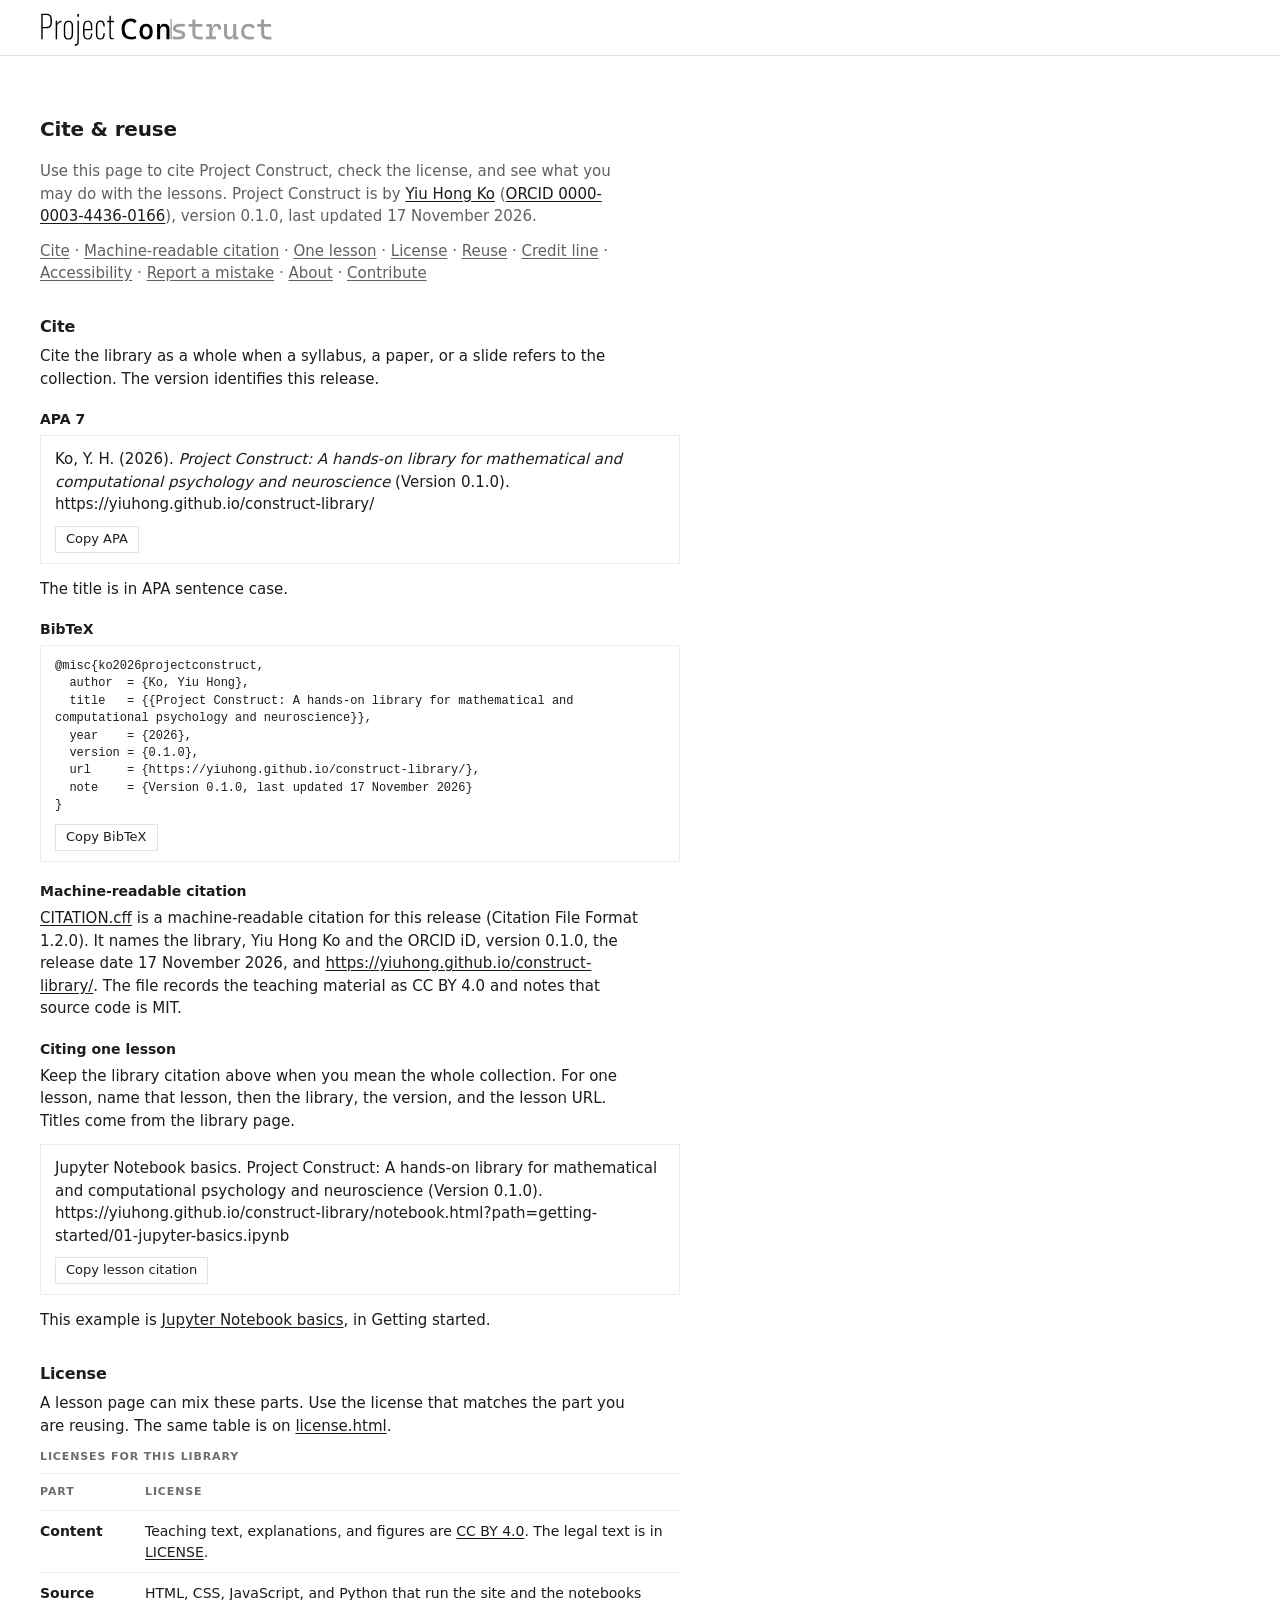
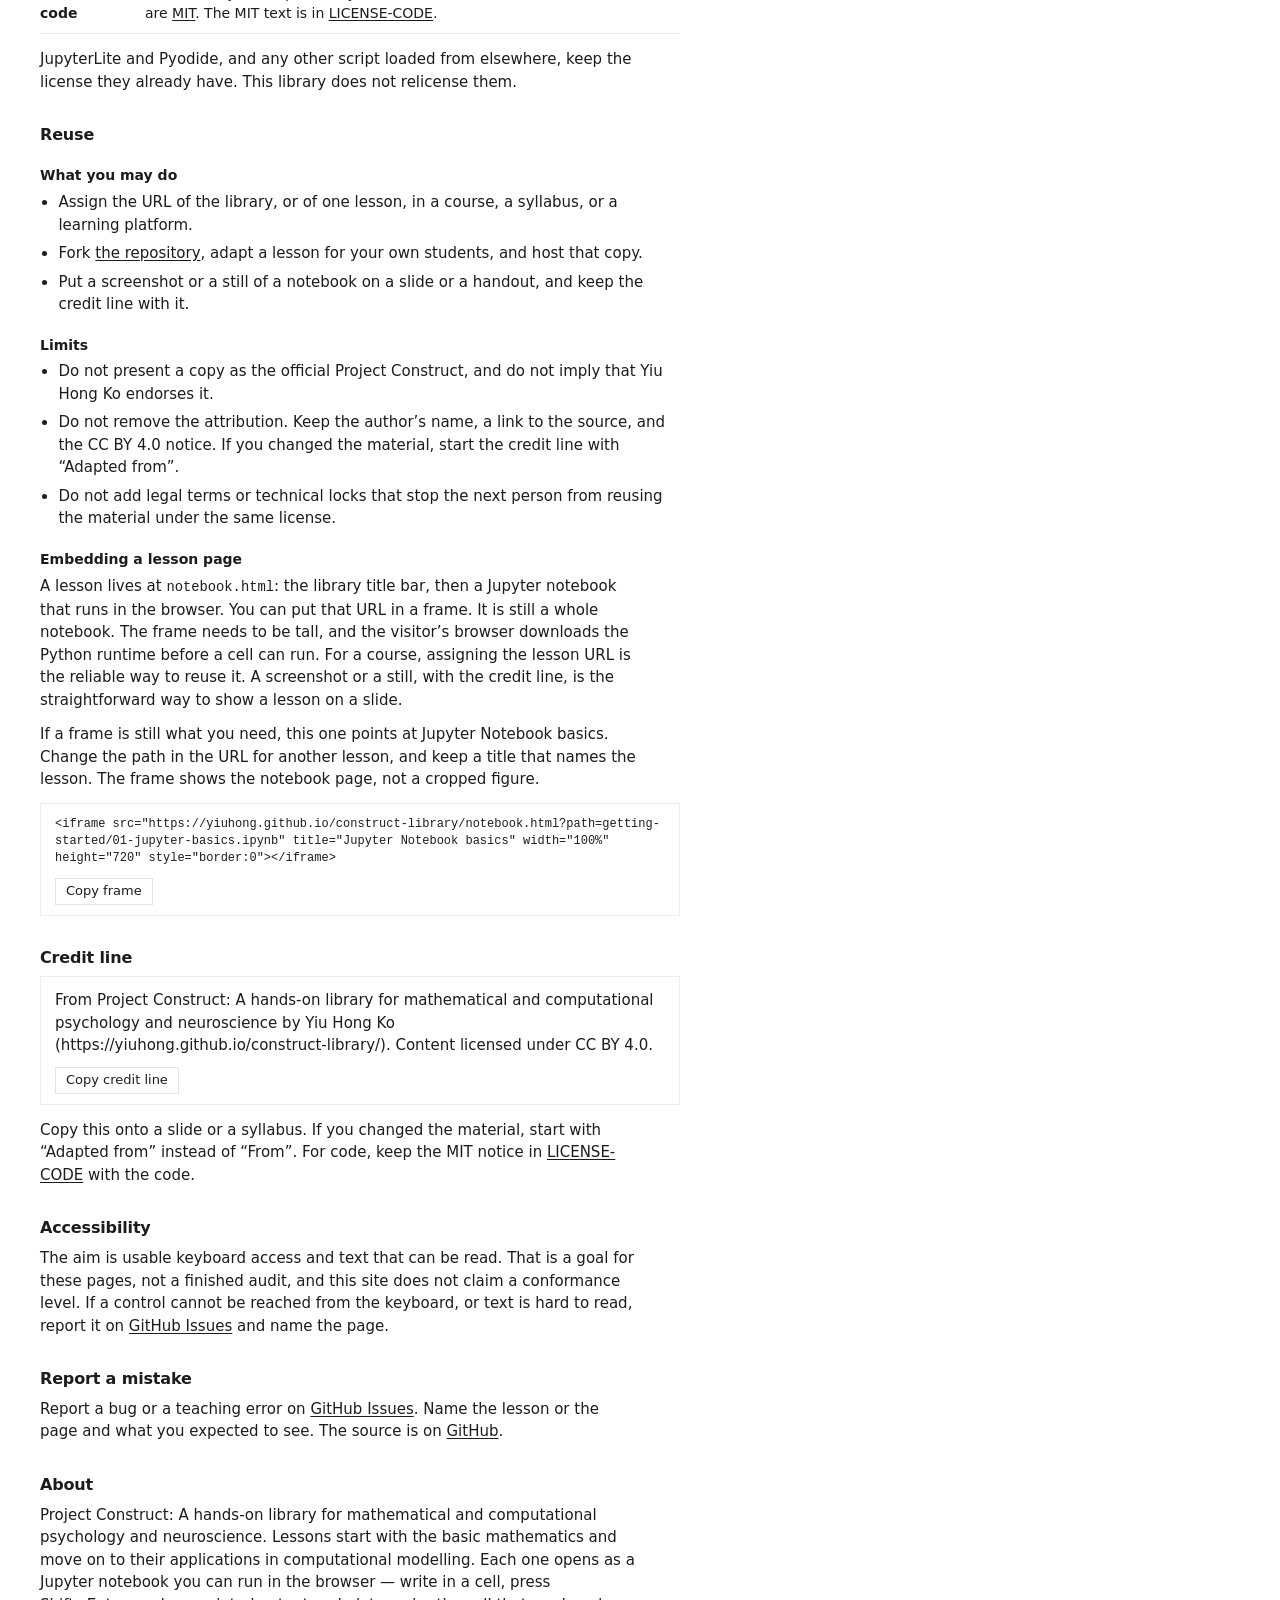
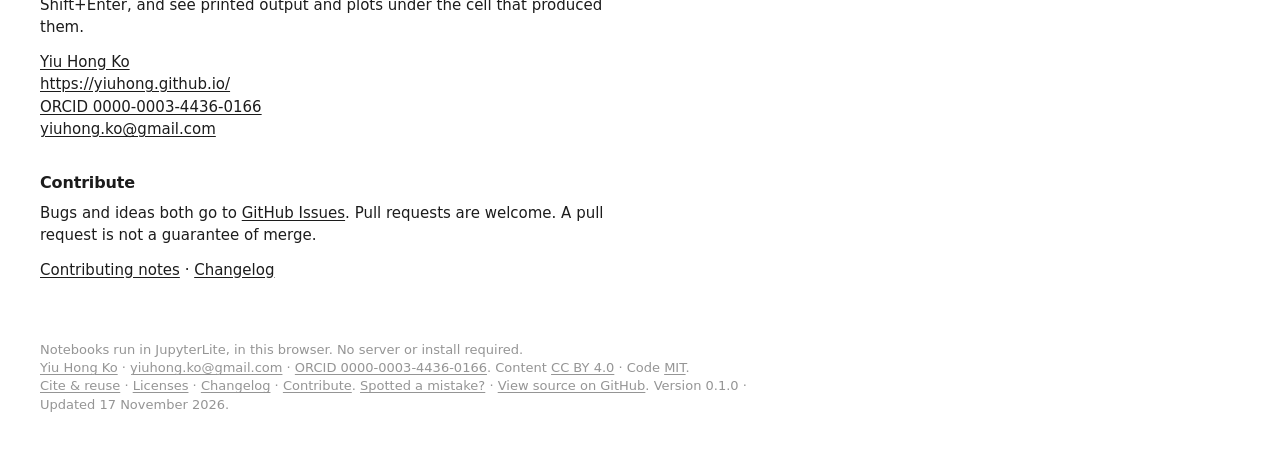
==== cite.html @ 89b8f147 "Add citation, licenses, and a site footer Version 0.1.0 is the first versioned release. The reposito" ====
<!DOCTYPE html>
<html lang="en">
<head>
  <meta charset="utf-8">
  <meta name="viewport" content="width=device-width, initial-scale=1">
  <title>Cite &amp; reuse · Project Construct</title>
  <meta name="description" content="Cite and reuse Project Construct by Yiu Hong Ko: APA 7, BibTeX, CC BY 4.0, and a credit line.">
  <link rel="canonical" href="https://yiuhong.github.io/construct-library/cite.html">
  <link rel="stylesheet" href="css/site.css">
</head>
<body class="library">
  <header class="topbar">
    <a class="wordmark-link" href="./">
      <img class="wordmark" src="assets/project-construct-wordmark.svg" alt="Project Construct" height="40">
    </a>
  </header>
  <main class="library-main doc">
    <h1>Cite &amp; reuse</h1>
    <p class="lede">Use this page to cite Project Construct, check the license, and see what you may do with the lessons. Project Construct is by <a rel="author noopener noreferrer" href="https://yiuhong.github.io/" target="_blank">Yiu Hong Ko</a> (<a href="https://orcid.org/0000-0003-4436-0166" aria-label="ORCID iD 0000-0003-4436-0166">ORCID 0000-0003-4436-0166</a>), version <span data-site-field="version">0.1.0</span>, last updated <time datetime="2026-11-17" data-site-field="updatedDisplay" data-site-datetime="updated">17 November 2026</time>.</p>
    <p class="doc-nav"><a href="#cite">Cite</a> · <a href="#citation-cff">Machine-readable citation</a> · <a href="#one-lesson">One lesson</a> · <a href="#license">License</a> · <a href="#reuse">Reuse</a> · <a href="#credit">Credit line</a> · <a href="#accessibility">Accessibility</a> · <a href="#report">Report a mistake</a> · <a href="#about">About</a> · <a href="#contribute">Contribute</a></p>

    <h2 id="cite">Cite</h2>
    <p>Cite the library as a whole when a syllabus, a paper, or a slide refers to the collection. The version identifies this release.</p>

    <h3>APA 7</h3>
    <div class="copy-block">
      <p id="apa-citation">Ko, Y. H. (2026). <em>Project Construct: A hands-on library for mathematical and computational psychology and neuroscience</em> (Version 0.1.0). https://yiuhong.github.io/construct-library/</p>
      <button type="button" class="copy-button" data-copy="apa-citation" data-copy-mode="inline">Copy APA</button>
    </div>
    <p>The title is in APA sentence case.</p>

    <h3>BibTeX</h3>
    <div class="copy-block">
      <pre class="doc-pre" id="bibtex-citation">@misc{ko2026projectconstruct,
  author  = {Ko, Yiu Hong},
  title   = {{Project Construct: A hands-on library for mathematical and computational psychology and neuroscience}},
  year    = {2026},
  version = {0.1.0},
  url     = {https://yiuhong.github.io/construct-library/},
  note    = {Version 0.1.0, last updated 17 November 2026}
}</pre>
      <button type="button" class="copy-button" data-copy="bibtex-citation" data-copy-mode="pre">Copy BibTeX</button>
    </div>

    <h3 id="citation-cff">Machine-readable citation</h3>
    <p><a href="CITATION.cff">CITATION.cff</a> is a machine-readable citation for this release (Citation File Format 1.2.0). It names the library, Yiu Hong Ko and the ORCID iD, version <span data-site-field="version">0.1.0</span>, the release date 17 November 2026, and <a href="https://yiuhong.github.io/construct-library/">https://yiuhong.github.io/construct-library/</a>. The file records the teaching material as CC BY 4.0 and notes that source code is MIT.</p>

    <h3 id="one-lesson">Citing one lesson</h3>
    <p>Keep the library citation above when you mean the whole collection. For one lesson, name that lesson, then the library, the version, and the lesson URL. Titles come from the library page.</p>
    <div class="copy-block">
      <p id="lesson-citation">Jupyter Notebook basics. Project Construct: A hands-on library for mathematical and computational psychology and neuroscience (Version 0.1.0). https://yiuhong.github.io/construct-library/notebook.html?path=getting-started/01-jupyter-basics.ipynb</p>
      <button type="button" class="copy-button" data-copy="lesson-citation" data-copy-mode="inline">Copy lesson citation</button>
    </div>
    <p>This example is <a href="notebook.html?path=getting-started/01-jupyter-basics.ipynb">Jupyter Notebook basics</a>, in Getting started.</p>

    <h2 id="license">License</h2>
    <p>A lesson page can mix these parts. Use the license that matches the part you are reusing. The same table is on <a href="license.html">license.html</a>.</p>
    <div class="license-table-wrap">
      <table class="license-table">
        <caption>Licenses for this library</caption>
        <thead>
          <tr>
            <th scope="col">Part</th>
            <th scope="col">License</th>
          </tr>
        </thead>
        <tbody>
          <tr>
            <th scope="row">Content</th>
            <td>Teaching text, explanations, and figures are <a rel="license" href="https://creativecommons.org/licenses/by/4.0/">CC BY 4.0</a>. The legal text is in <a href="LICENSE">LICENSE</a>.</td>
          </tr>
          <tr>
            <th scope="row">Source code</th>
            <td>HTML, CSS, JavaScript, and Python that run the site and the notebooks are <a href="LICENSE-CODE">MIT</a>. The MIT text is in <a href="LICENSE-CODE">LICENSE-CODE</a>.</td>
          </tr>
        </tbody>
      </table>
    </div>
    <p>JupyterLite and Pyodide, and any other script loaded from elsewhere, keep the license they already have. This library does not relicense them.</p>

    <h2 id="reuse">Reuse</h2>
    <h3>What you may do</h3>
    <ul>
      <li>Assign the URL of the library, or of one lesson, in a course, a syllabus, or a learning platform.</li>
      <li>Fork <a href="https://github.com/yiuhong/construct-library">the repository</a>, adapt a lesson for your own students, and host that copy.</li>
      <li>Put a screenshot or a still of a notebook on a slide or a handout, and keep the credit line with it.</li>
    </ul>
    <h3 id="limits">Limits</h3>
    <ul>
      <li>Do not present a copy as the official Project Construct, and do not imply that Yiu Hong Ko endorses it.</li>
      <li>Do not remove the attribution. Keep the author’s name, a link to the source, and the CC BY 4.0 notice. If you changed the material, start the credit line with “Adapted from”.</li>
      <li>Do not add legal terms or technical locks that stop the next person from reusing the material under the same license.</li>
    </ul>
    <h3 id="embedding">Embedding a lesson page</h3>
    <p>A lesson lives at <code>notebook.html</code>: the library title bar, then a Jupyter notebook that runs in the browser. You can put that URL in a frame. It is still a whole notebook. The frame needs to be tall, and the visitor’s browser downloads the Python runtime before a cell can run. For a course, assigning the lesson URL is the reliable way to reuse it. A screenshot or a still, with the credit line, is the straightforward way to show a lesson on a slide.</p>
    <p>If a frame is still what you need, this one points at Jupyter Notebook basics. Change the path in the URL for another lesson, and keep a title that names the lesson. The frame shows the notebook page, not a cropped figure.</p>
    <div class="copy-block">
      <pre id="lesson-frame">&lt;iframe src="https://yiuhong.github.io/construct-library/notebook.html?path=getting-started/01-jupyter-basics.ipynb" title="Jupyter Notebook basics" width="100%" height="720" style="border:0"&gt;&lt;/iframe&gt;</pre>
      <button type="button" class="copy-button" data-copy="lesson-frame" data-copy-mode="pre">Copy frame</button>
    </div>

    <h2 id="credit">Credit line</h2>
    <div class="copy-block">
      <p id="credit-line">From Project Construct: A hands-on library for mathematical and computational psychology and neuroscience by Yiu Hong Ko (https://yiuhong.github.io/construct-library/). Content licensed under CC BY 4.0.</p>
      <button type="button" class="copy-button" data-copy="credit-line" data-copy-mode="inline">Copy credit line</button>
    </div>
    <p>Copy this onto a slide or a syllabus. If you changed the material, start with “Adapted from” instead of “From”. For code, keep the MIT notice in <a href="LICENSE-CODE">LICENSE-CODE</a> with the code.</p>

    <h2 id="accessibility">Accessibility</h2>
    <p>The aim is usable keyboard access and text that can be read. That is a goal for these pages, not a finished audit, and this site does not claim a conformance level. If a control cannot be reached from the keyboard, or text is hard to read, report it on <a href="https://github.com/yiuhong/construct-library/issues">GitHub Issues</a> and name the page.</p>

    <h2 id="report">Report a mistake</h2>
    <p>Report a bug or a teaching error on <a href="https://github.com/yiuhong/construct-library/issues">GitHub Issues</a>. Name the lesson or the page and what you expected to see. The source is on <a href="https://github.com/yiuhong/construct-library">GitHub</a>.</p>

    <h2 id="about">About</h2>
    <p>Project Construct: A hands-on library for mathematical and computational psychology and neuroscience. Lessons start with the basic mathematics and move on to their applications in computational modelling. Each one opens as a Jupyter notebook you can run in the browser — write in a cell, press Shift+Enter, and see printed output and plots under the cell that produced them.</p>
    <p><a rel="author noopener noreferrer" href="https://yiuhong.github.io/" target="_blank">Yiu Hong Ko</a><br>
    <a rel="author noopener noreferrer" href="https://yiuhong.github.io/" target="_blank">https://yiuhong.github.io/</a><br>
    <a href="https://orcid.org/0000-0003-4436-0166" aria-label="ORCID iD 0000-0003-4436-0166">ORCID 0000-0003-4436-0166</a><br>
    <a href="mailto:yiuhong.ko@gmail.com">yiuhong.ko@gmail.com</a></p>

    <h2 id="contribute">Contribute</h2>
    <p>Bugs and ideas both go to <a href="https://github.com/yiuhong/construct-library/issues">GitHub Issues</a>. Pull requests are welcome. A pull request is not a guarantee of merge.</p>
    <p><a href="CONTRIBUTING.md">Contributing notes</a> · <a href="CHANGELOG.md">Changelog</a></p>
  </main>
  <footer class="site-footer">
    <p>Notebooks run in JupyterLite, in this browser. No server or install required.<br>
    <a rel="author noopener noreferrer" href="https://yiuhong.github.io/" target="_blank">Yiu Hong Ko<span class="visually-hidden"> (opens in a new tab)</span></a> · <a href="mailto:yiuhong.ko@gmail.com">yiuhong.ko@gmail.com</a> · <a href="https://orcid.org/0000-0003-4436-0166" aria-label="ORCID iD 0000-0003-4436-0166">ORCID 0000-0003-4436-0166</a>. <span class="footer-keep">Content <a rel="license" href="https://creativecommons.org/licenses/by/4.0/">CC BY 4.0</a></span> · <span class="footer-keep">Code <a href="LICENSE-CODE">MIT</a></span>. <a href="cite.html">Cite &amp; reuse</a> · <a href="license.html">Licenses</a> · <a href="CHANGELOG.md">Changelog</a> · <a href="CONTRIBUTING.md">Contribute</a>. <a href="https://github.com/yiuhong/construct-library/issues">Spotted a mistake?</a> · <a href="https://github.com/yiuhong/construct-library">View source on GitHub</a>. <span class="footer-keep">Version <span data-site-field="version">0.1.0</span></span> · <span class="footer-keep">Updated <time datetime="2026-11-17" data-site-field="updatedDisplay" data-site-datetime="updated">17 November 2026</time></span>.</p>
  </footer>
  <script src="js/site-meta.js"></script>
  <script src="js/cite-page.js"></script>
</body>
</html>
---- css/site.css ----
:root {
  color-scheme: light;
  --bar-h: 56px;
  --mark-h: 40px;
  --ink: #1c1c1c;
  --lede: #606060;
  --summary: #676767;
  --open: #7e7e7e;
  --label: #6d6d6d;
  --footer: #959595;
  --line: #ececec;
  --bar-line: #e4e4e4;
  --bg: #ffffff;
  --pad: 40px;
  --column: 720px;
}

* {
  box-sizing: border-box;
}

html,
body {
  margin: 0;
  min-height: 100%;
  background: var(--bg);
  color: var(--ink);
  font-family: system-ui, -apple-system, "Segoe UI", "Helvetica Neue", Helvetica, Arial, sans-serif;
}

body.library {
  min-height: 100vh;
  display: flex;
  flex-direction: column;
}

body.notebook {
  height: 100vh;
  display: flex;
  flex-direction: column;
  overflow: hidden;
}

.topbar {
  height: var(--bar-h);
  flex: 0 0 var(--bar-h);
  display: flex;
  align-items: center;
  justify-content: space-between;
  padding: 0 24px 0 var(--pad);
  border-bottom: 1px solid var(--bar-line);
  background: var(--bg);
}

.wordmark-link {
  display: flex;
  align-items: center;
  height: var(--mark-h);
  line-height: 0;
}

.wordmark-link:focus-visible {
  outline: 2px solid var(--ink);
  outline-offset: 3px;
}

.wordmark {
  display: block;
  height: var(--mark-h);
  width: auto;
}

.library-link {
  color: #5c5c5c;
  font-size: 14px;
  text-decoration: none;
}

.library-link:hover {
  color: var(--ink);
}

.library-link:focus-visible {
  outline: 2px solid var(--ink);
  outline-offset: 3px;
}

.topbar-actions {
  display: flex;
  align-items: center;
  gap: 20px;
}

.replay-tour {
  margin: 0;
  padding: 0;
  border: 0;
  background: transparent;
  color: #5c5c5c;
  font: inherit;
  font-size: 13px;
  line-height: 1.3;
  cursor: pointer;
}

.replay-tour:hover {
  color: var(--ink);
}

.replay-tour:focus-visible {
  outline: 2px solid var(--ink);
  outline-offset: 3px;
}

.library-main {
  width: min(800px, 100%);
  margin: 0;
  padding: 60px var(--pad) 48px;
}

h1 {
  margin: 0 0 18px;
  font-size: 20px;
  font-weight: 600;
  letter-spacing: -0.01em;
  line-height: 1.3;
  color: var(--ink);
}

.lede {
  margin: 0;
  max-width: 36em;
  font-size: 15px;
  line-height: 1.5;
  color: var(--lede);
}

.catalog {
  margin-top: 52px;
}

.kicker {
  margin: 0 0 10px;
  font-size: 11px;
  font-weight: 600;
  letter-spacing: 0.08em;
  text-transform: uppercase;
  color: var(--label);
}

.cat-tabs {
  display: flex;
  flex-wrap: wrap;
  gap: 28px;
  margin: 0 0 4px;
  border-bottom: 1px solid var(--line);
}

.cat-tabs .cat-tab,
.cat-tabs .cat-tab:visited {
  margin: 0;
  padding: 0 0 10px;
  border: 0;
  border-bottom: 2px solid transparent;
  background: transparent;
  color: var(--label);
  font-size: 14px;
  font-weight: 400;
  line-height: 1.3;
  text-decoration: none;
}

.cat-tabs .cat-tab.is-selected,
.cat-tabs .cat-tab.is-selected:visited {
  margin-bottom: -1px;
  border-bottom-color: var(--ink);
  color: var(--ink);
  font-weight: 600;
}

.cat-tabs .cat-tab:hover,
.cat-tabs .cat-tab:hover:visited {
  color: var(--ink);
}

.cat-tabs .cat-tab:focus-visible {
  outline: 2px solid var(--ink);
  outline-offset: 3px;
}

.lessons {
  margin: 0;
  padding: 0;
}

.lesson {
  display: grid;
  grid-template-columns: 16px minmax(0, 1fr) auto;
  column-gap: 18px;
  align-items: start;
  padding: 18px 0 16px;
  border-top: 1px solid var(--line);
  color: inherit;
  text-decoration: none;
}

.lesson:last-child {
  border-bottom: 1px solid var(--line);
}

.catalog .cat-tabs ~ .lessons .lesson:first-child {
  border-top: 0;
}

.lesson-section .subgroup {
  margin: 22px 0 0;
  font-size: 13px;
  font-weight: 600;
  line-height: 1.3;
  color: var(--ink);
}

.lesson-section:first-child .subgroup {
  margin-top: 18px;
}

.lesson-section .lesson:first-of-type {
  border-top: 0;
}

.lesson:hover .lesson-open {
  color: var(--ink);
}

.lesson:focus-visible {
  outline: 2px solid var(--ink);
  outline-offset: 2px;
}

.lesson-icon {
  margin-top: 1px;
}

.lesson-name {
  display: block;
  font-size: 14px;
  font-weight: 600;
  line-height: 1.3;
  color: var(--ink);
}

.lesson-summary {
  display: block;
  margin-top: 3px;
  font-size: 13px;
  line-height: 1.35;
  color: var(--summary);
}

.lesson-open {
  margin-top: 1px;
  font-size: 14px;
  line-height: 1.3;
  color: var(--open);
}

.site-footer {
  margin-top: auto;
  padding: 0 var(--pad) 42px;
  color: var(--footer);
  font-size: 13px;
  line-height: 1.4;
}

.site-footer p {
  margin: 0;
  max-width: 720px;
}

.footer-keep {
  white-space: nowrap;
}

.site-footer a {
  color: inherit;
  text-decoration-line: underline;
  text-decoration-thickness: 1px;
  text-underline-offset: 0.15em;
  white-space: nowrap;
}

.site-footer a:hover {
  color: var(--ink);
}

.site-footer a:focus-visible {
  outline: 2px solid var(--ink);
  outline-offset: 3px;
}

.visually-hidden {
  position: absolute;
  width: 1px;
  height: 1px;
  padding: 0;
  margin: -1px;
  overflow: hidden;
  clip: rect(0, 0, 0, 0);
  white-space: nowrap;
  border: 0;
}

.lite-frame {
  flex: 1 1 auto;
  width: 100%;
  min-height: 0;
  border: 0;
  background: var(--bg);
}

body.notebook .site-footer {
  flex: 0 0 auto;
}

.notebook-missing {
  padding: 48px var(--pad);
  color: var(--lede);
  font-size: 15px;
}

.notebook-missing a {
  color: var(--ink);
}

@media (max-width: 640px) {
  :root {
    --pad: 20px;
  }

  .library-main {
    width: 100%;
    padding-top: 36px;
  }

  .lesson {
    grid-template-columns: 16px minmax(0, 1fr);
    row-gap: 6px;
  }

  .lesson-open {
    grid-column: 2;
  }

  .cat-tabs {
    gap: 22px;
  }
}

.doc h2 {
  margin: 32px 0 8px;
  font-size: 16px;
  font-weight: 600;
  letter-spacing: -0.01em;
  line-height: 1.3;
  color: var(--ink);
}

.doc h3 {
  margin: 20px 0 6px;
  font-size: 14px;
  font-weight: 600;
  line-height: 1.35;
  color: var(--ink);
}

.doc h2,
.doc h3 {
  scroll-margin-top: 16px;
}

.doc p,
.doc li {
  font-size: 15px;
  line-height: 1.5;
}

.doc p {
  margin: 0 0 12px;
  max-width: 40em;
}

.doc a {
  color: var(--ink);
  text-underline-offset: 0.15em;
}

.doc a:focus-visible {
  outline: 2px solid var(--ink);
  outline-offset: 3px;
}

.doc-nav {
  margin: 0 0 8px;
  max-width: 40em;
  color: var(--lede);
  font-size: 13px;
  line-height: 1.5;
}

.doc-nav a {
  color: var(--lede);
}

.doc-nav a:hover {
  color: var(--ink);
}

.doc ul {
  margin: 0 0 14px;
  padding-left: 1.15em;
  max-width: 40em;
}

.doc li {
  margin: 0 0 6px;
}

.doc code {
  font-family: ui-monospace, "SF Mono", Menlo, Consolas, monospace;
  font-size: 0.92em;
}

.copy-block {
  margin: 0 0 14px;
  max-width: 40em;
  padding: 12px 14px 10px;
  border: 1px solid var(--line);
}

.copy-block p,
.copy-block pre {
  margin: 0 0 10px;
  max-width: none;
  color: var(--ink);
}

.copy-block pre {
  font-family: ui-monospace, "SF Mono", Menlo, Consolas, monospace;
  font-size: 12px;
  line-height: 1.45;
  white-space: pre-wrap;
  overflow-wrap: anywhere;
}

.copy-button {
  margin: 0;
  padding: 4px 10px;
  border: 1px solid var(--bar-line);
  background: var(--bg);
  color: var(--ink);
  font: inherit;
  font-size: 13px;
  line-height: 1.3;
  cursor: pointer;
}

.copy-button:hover {
  border-color: var(--ink);
}

.copy-button:focus-visible {
  outline: 2px solid var(--ink);
  outline-offset: 3px;
}

.license-table-wrap {
  margin: 0 0 14px;
  max-width: 40em;
  overflow-x: auto;
}

.license-table {
  width: 100%;
  border-collapse: collapse;
  font-size: 14px;
  line-height: 1.45;
}

.license-table caption {
  caption-side: top;
  margin: 0 0 8px;
  text-align: left;
  font-size: 11px;
  font-weight: 600;
  letter-spacing: 0.08em;
  text-transform: uppercase;
  color: var(--label);
}

.license-table thead th {
  font-size: 11px;
  font-weight: 600;
  letter-spacing: 0.08em;
  text-transform: uppercase;
  color: var(--label);
}

.license-table th,
.license-table td {
  padding: 10px 16px 10px 0;
  border-top: 1px solid var(--line);
  text-align: left;
  vertical-align: top;
  font-weight: 400;
}

.license-table th[scope="row"] {
  width: 7.5em;
  color: var(--ink);
  font-weight: 600;
}

.license-table tr:last-child th,
.license-table tr:last-child td {
  border-bottom: 1px solid var(--line);
}
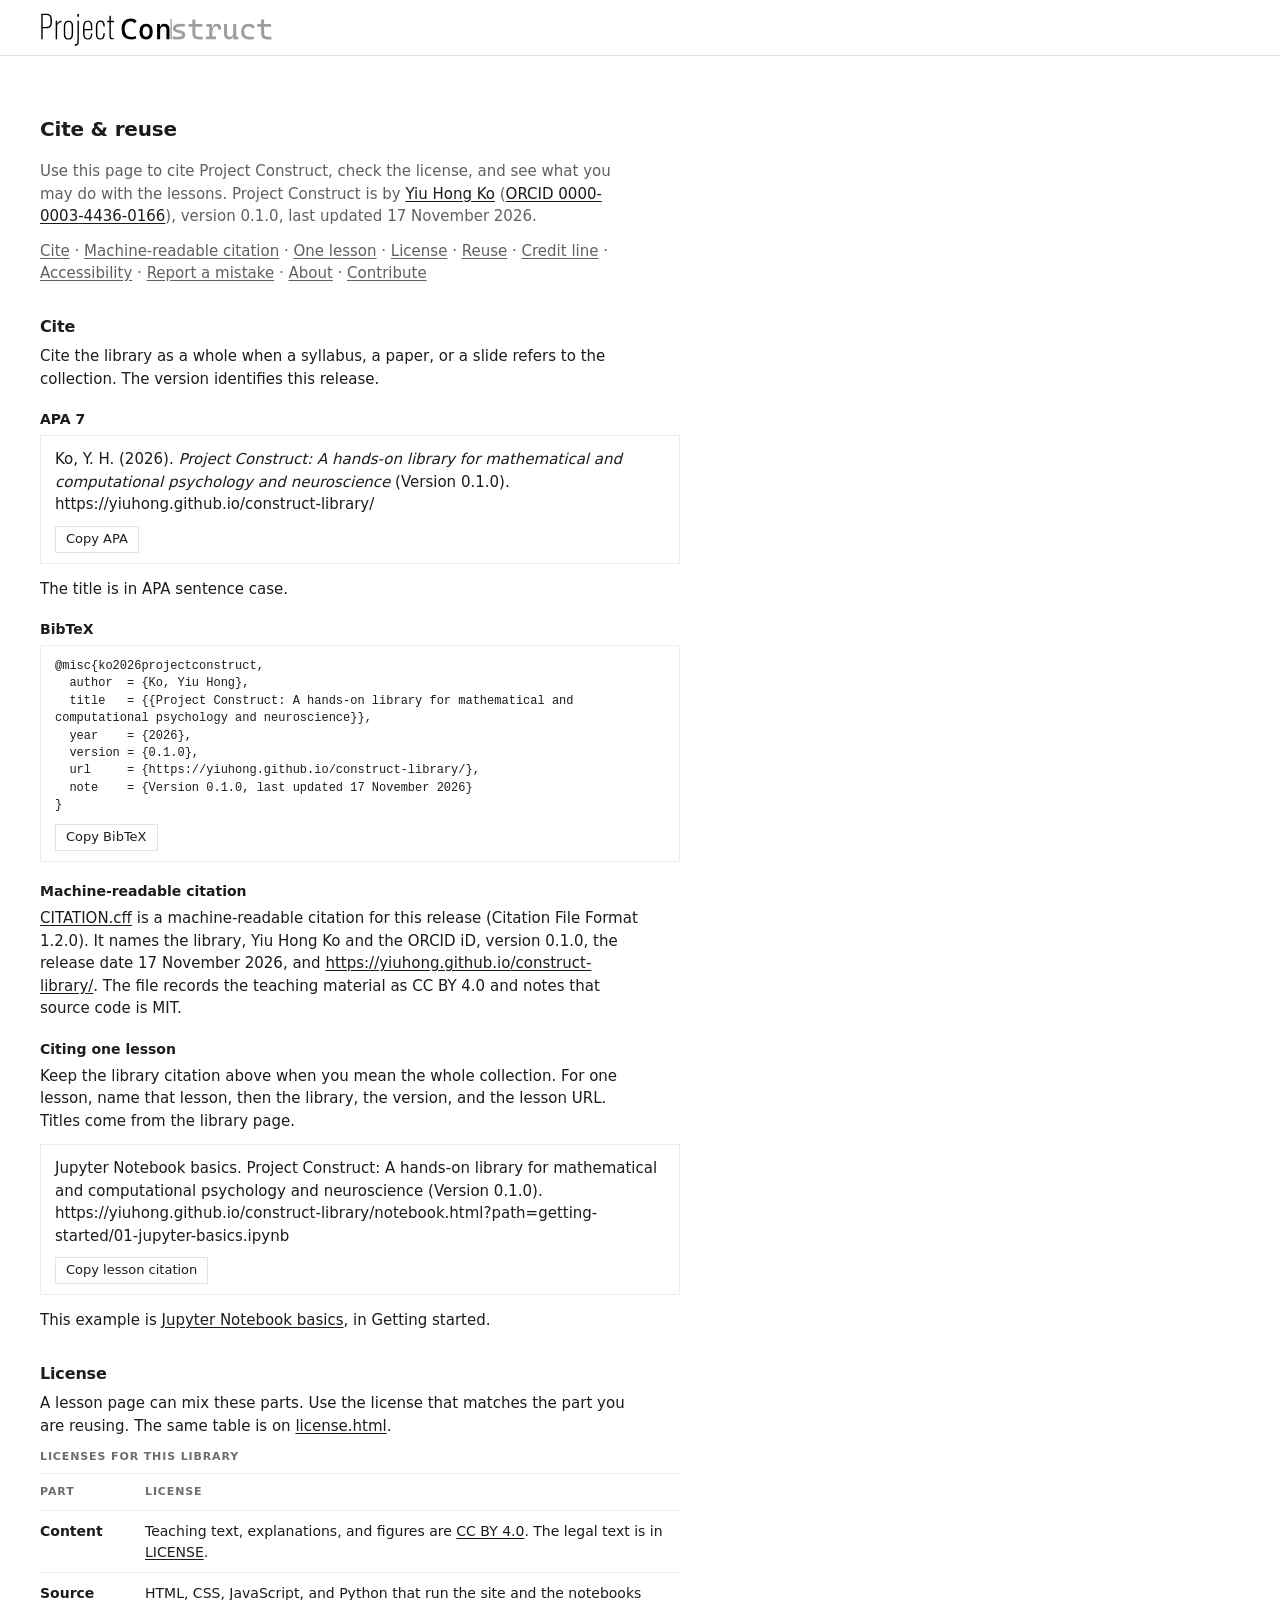
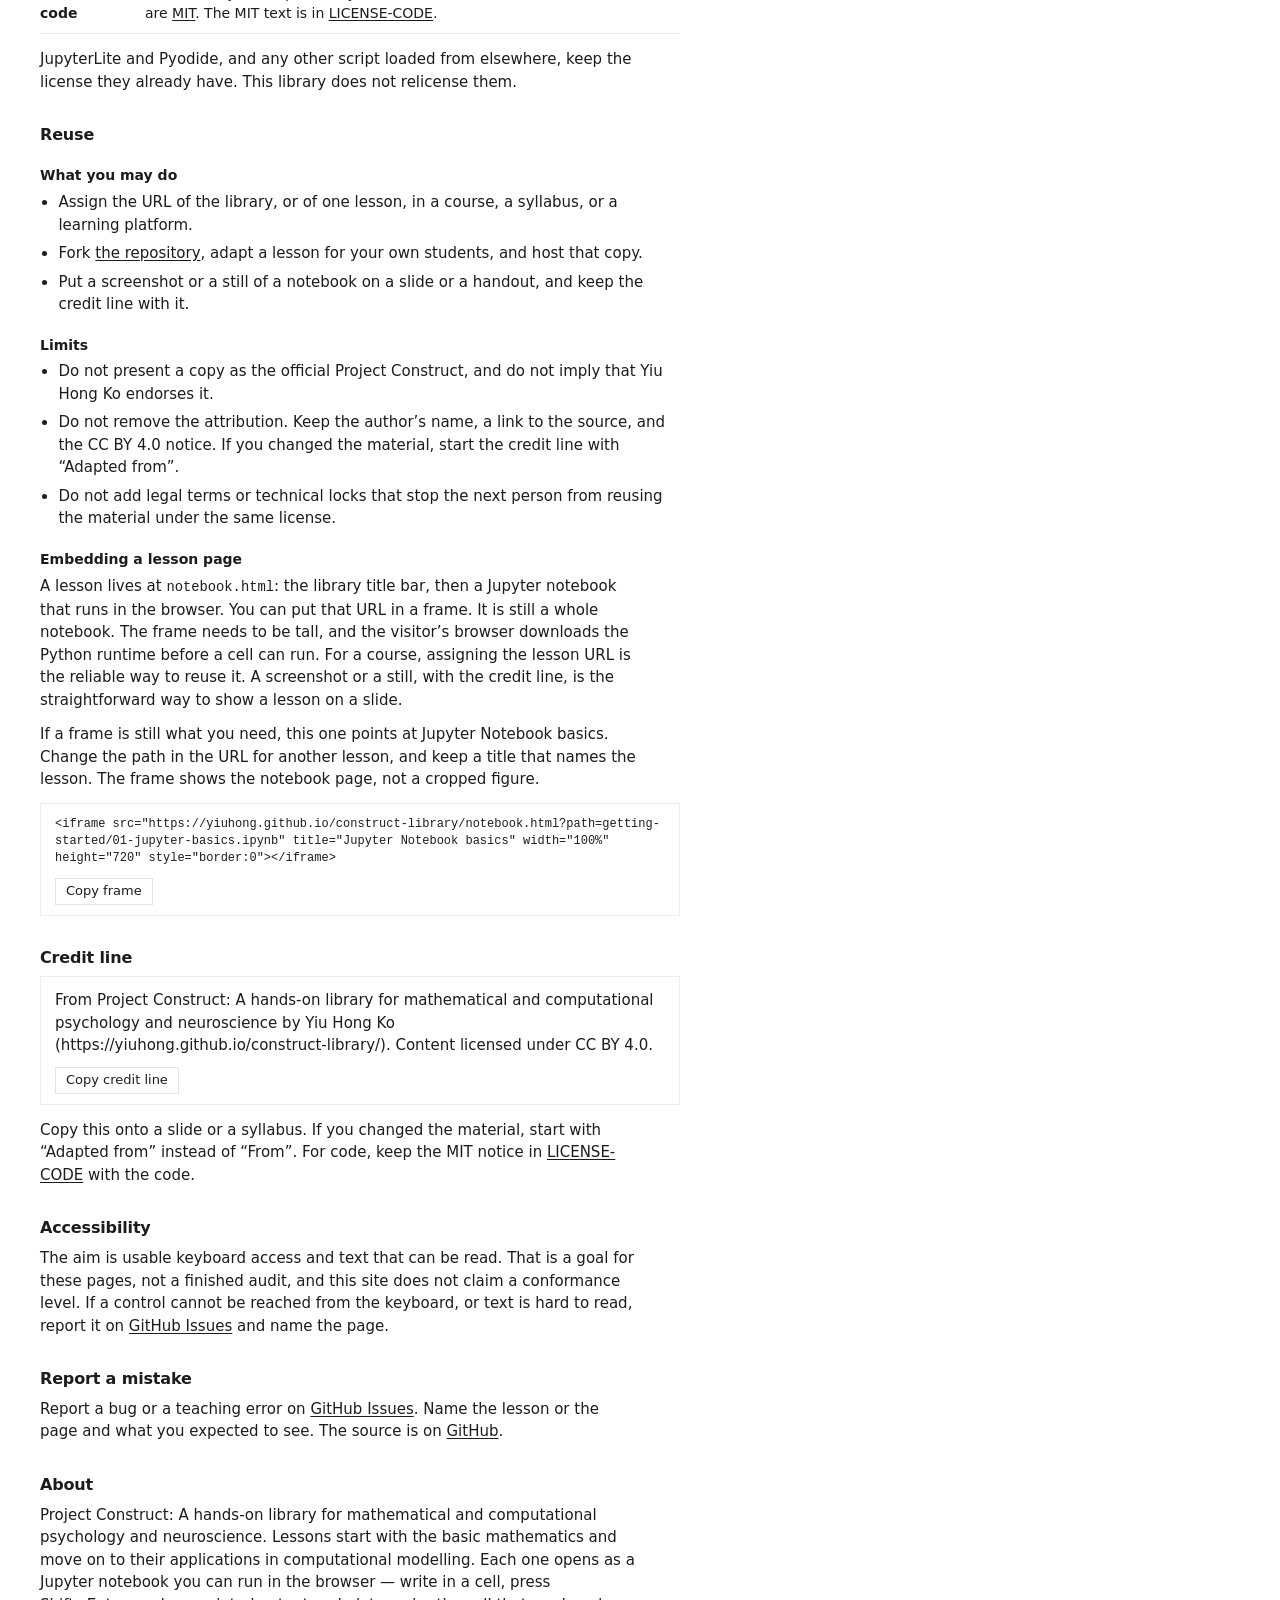
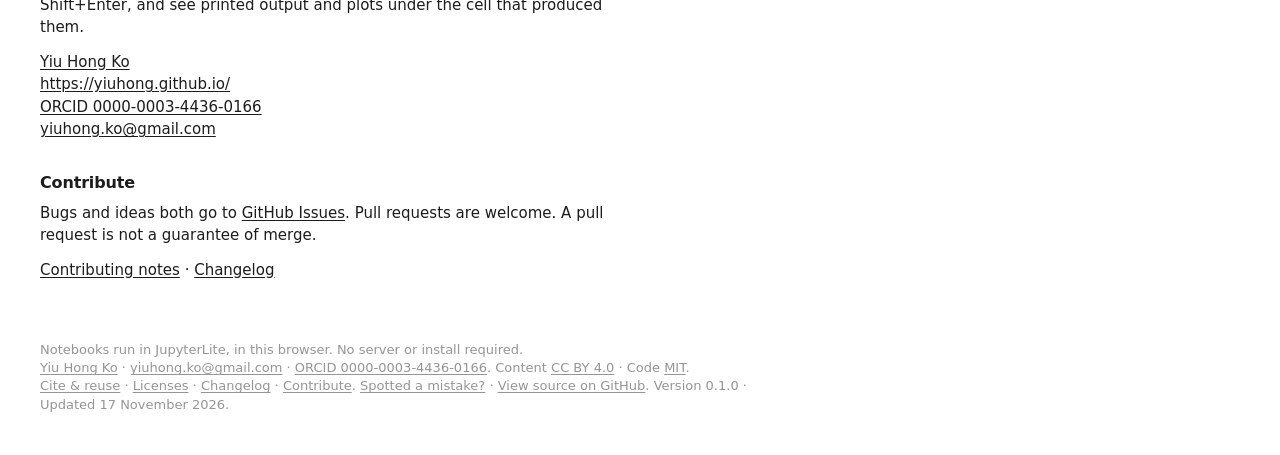
==== commit f11d593c: "Tighten the site frame below 1280px Keep the desktop layout. On narrower screens use a shorter title" ====
--- a/cite.html
+++ b/cite.html
@@ -124,8 +124,8 @@
     <p><a href="CONTRIBUTING.md">Contributing notes</a> · <a href="CHANGELOG.md">Changelog</a></p>
   </main>
   <footer class="site-footer">
-    <p>Notebooks run in JupyterLite, in this browser. No server or install required.<br>
-    <a rel="author noopener noreferrer" href="https://yiuhong.github.io/" target="_blank">Yiu Hong Ko<span class="visually-hidden"> (opens in a new tab)</span></a> · <a href="mailto:yiuhong.ko@gmail.com">yiuhong.ko@gmail.com</a> · <a href="https://orcid.org/0000-0003-4436-0166" aria-label="ORCID iD 0000-0003-4436-0166">ORCID 0000-0003-4436-0166</a>. <span class="footer-keep">Content <a rel="license" href="https://creativecommons.org/licenses/by/4.0/">CC BY 4.0</a></span> · <span class="footer-keep">Code <a href="LICENSE-CODE">MIT</a></span>. <a href="cite.html">Cite &amp; reuse</a> · <a href="license.html">Licenses</a> · <a href="CHANGELOG.md">Changelog</a> · <a href="CONTRIBUTING.md">Contribute</a>. <a href="https://github.com/yiuhong/construct-library/issues">Spotted a mistake?</a> · <a href="https://github.com/yiuhong/construct-library">View source on GitHub</a>. <span class="footer-keep">Version <span data-site-field="version">0.1.0</span></span> · <span class="footer-keep">Updated <time datetime="2026-11-17" data-site-field="updatedDisplay" data-site-datetime="updated">17 November 2026</time></span>.</p>
+    <p><span class="footer-lite">Notebooks run in JupyterLite, in this browser. No server or install required.</span><span class="footer-lite-short">Notebooks run in JupyterLite.</span><br class="footer-break">
+    <a rel="author noopener noreferrer" href="https://yiuhong.github.io/" target="_blank">Yiu Hong Ko<span class="visually-hidden"> (opens in a new tab)</span></a><span class="footer-contact"> · <a href="mailto:yiuhong.ko@gmail.com">yiuhong.ko@gmail.com</a> · <a href="https://orcid.org/0000-0003-4436-0166" aria-label="ORCID iD 0000-0003-4436-0166">ORCID 0000-0003-4436-0166</a></span>. <span class="footer-keep">Content <a rel="license" href="https://creativecommons.org/licenses/by/4.0/">CC BY 4.0</a></span> · <span class="footer-keep">Code <a href="LICENSE-CODE">MIT</a></span>. <a href="cite.html">Cite &amp; reuse</a> · <span class="footer-suffix"><a href="license.html">Licenses</a><span class="footer-mid"> · <a href="CHANGELOG.md">Changelog</a></span><span class="footer-tail"> · <a href="CONTRIBUTING.md">Contribute</a>. <a href="https://github.com/yiuhong/construct-library/issues">Spotted a mistake?</a> · <a href="https://github.com/yiuhong/construct-library">View source on GitHub</a>.</span><span class="footer-stop">.</span> <span class="footer-keep">Version <span data-site-field="version">0.1.0</span></span></span><span class="footer-updated"> · <span class="footer-keep">Updated <time datetime="2026-11-17" data-site-field="updatedDisplay" data-site-datetime="updated">17 November 2026</time></span></span>.</p>
   </footer>
   <script src="js/site-meta.js"></script>
   <script src="js/cite-page.js"></script>
--- a/css/site.css
+++ b/css/site.css
@@ -281,6 +281,11 @@
   white-space: nowrap;
 }
 
+.footer-lite-short,
+.footer-stop {
+  display: none;
+}
+
 .site-footer a {
   color: inherit;
   text-decoration-line: underline;
@@ -332,14 +337,85 @@
   color: var(--ink);
 }
 
+@media (max-width: 1279px) {
+  :root {
+    --bar-h: 44px;
+    --mark-h: 28px;
+  }
+
+  .topbar {
+    padding: 0 16px 0 20px;
+  }
+
+  .topbar-actions {
+    gap: 16px;
+  }
+
+  .library-main {
+    padding: 40px 28px 28px;
+  }
+
+  .site-footer {
+    padding: 0 20px 16px;
+    font-size: 12px;
+    line-height: 1.35;
+  }
+
+  .site-footer p {
+    max-width: none;
+  }
+
+  .footer-lite,
+  .footer-break,
+  .footer-contact,
+  .footer-tail,
+  .footer-updated {
+    display: none;
+  }
+
+  .footer-lite-short,
+  .footer-stop {
+    display: inline;
+  }
+
+  .footer-suffix {
+    white-space: nowrap;
+  }
+
+  body.notebook .site-footer {
+    padding: 4px 16px 6px;
+  }
+}
+
 @media (max-width: 640px) {
   :root {
     --pad: 20px;
+    --bar-h: 40px;
+    --mark-h: 22px;
+  }
+
+  .topbar {
+    padding: 0 12px 0 16px;
+  }
+
+  .wordmark-link {
+    min-width: 0;
+  }
+
+  .wordmark {
+    height: auto;
+    width: auto;
+    max-height: var(--mark-h);
+    max-width: calc(100vw - 108px);
+  }
+
+  .replay-tour {
+    display: none;
   }
 
   .library-main {
     width: 100%;
-    padding-top: 36px;
+    padding: 28px var(--pad) 20px;
   }
 
   .lesson {
@@ -353,6 +429,19 @@
 
   .cat-tabs {
     gap: 22px;
+  }
+
+  .site-footer {
+    padding: 0 var(--pad) 14px;
+  }
+
+  .footer-lite-short,
+  .footer-mid {
+    display: none;
+  }
+
+  body.notebook .site-footer {
+    padding: 4px 12px 6px;
   }
 }
 
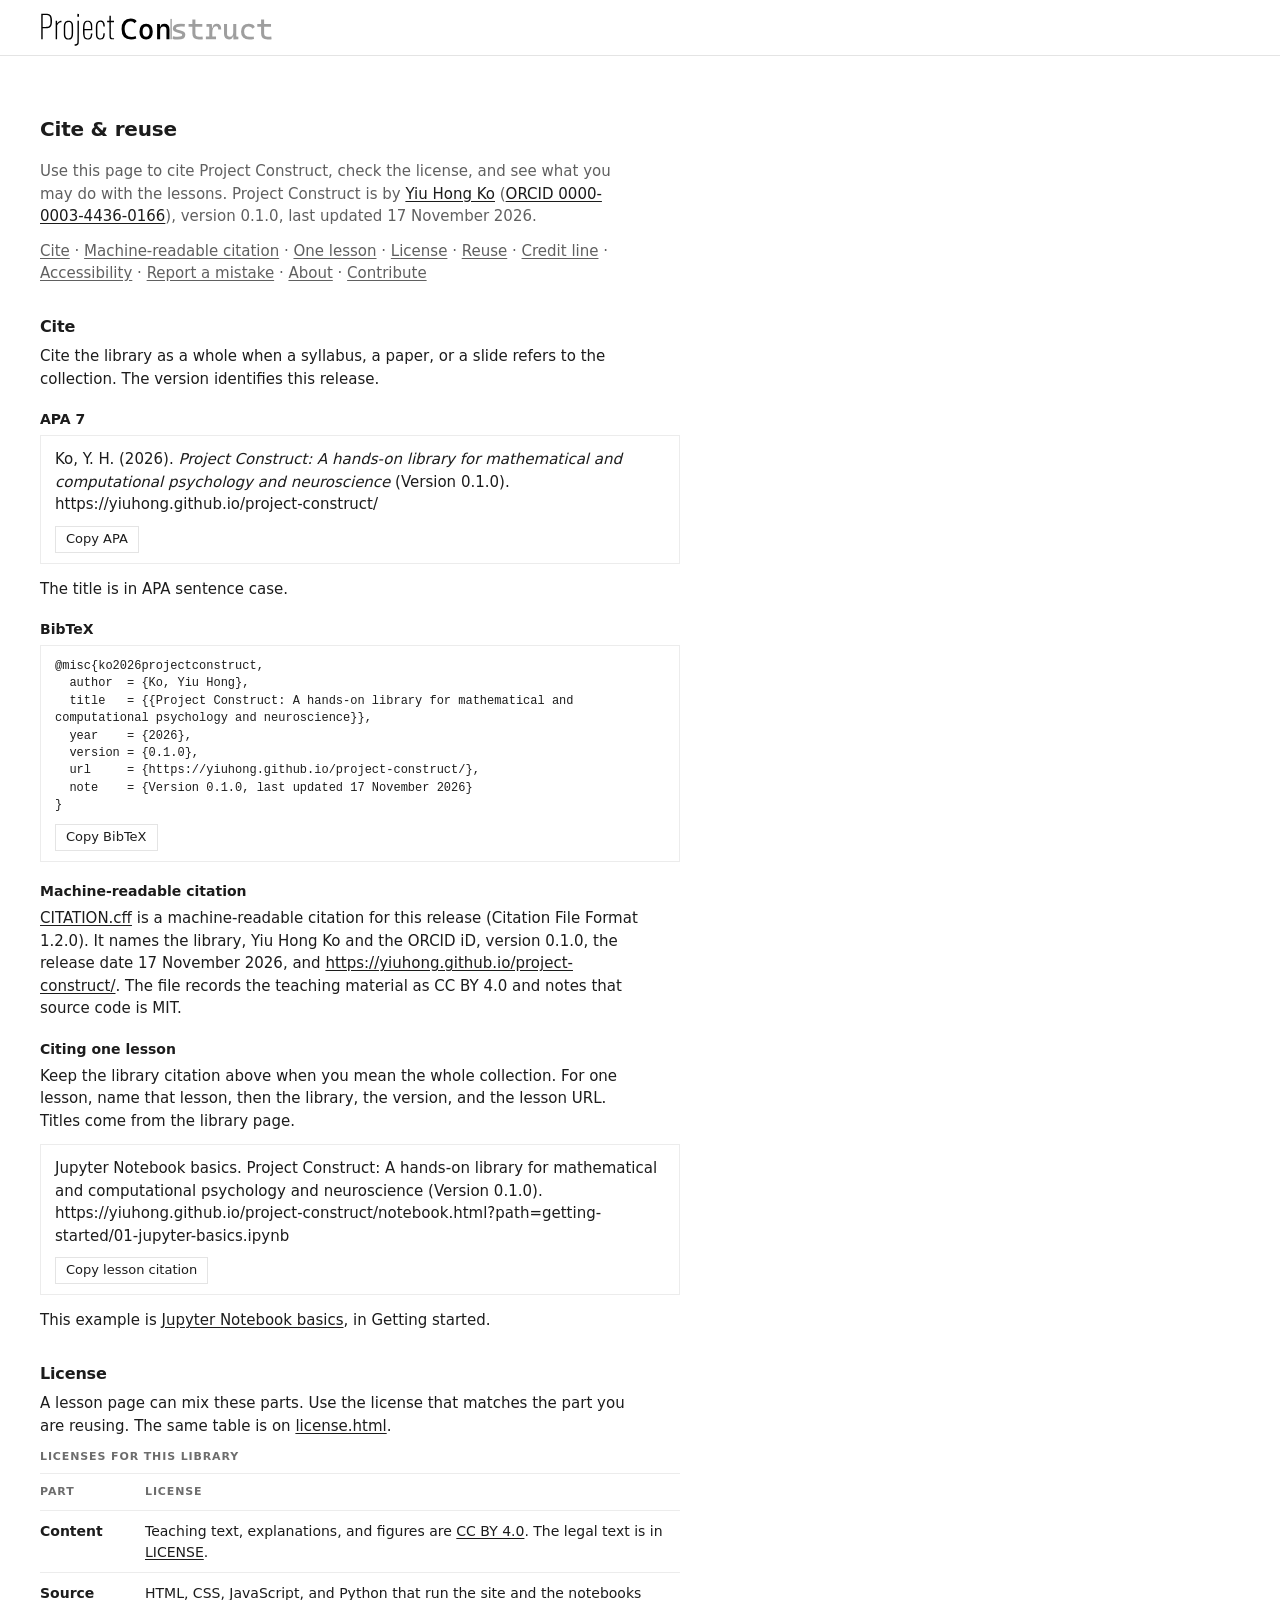
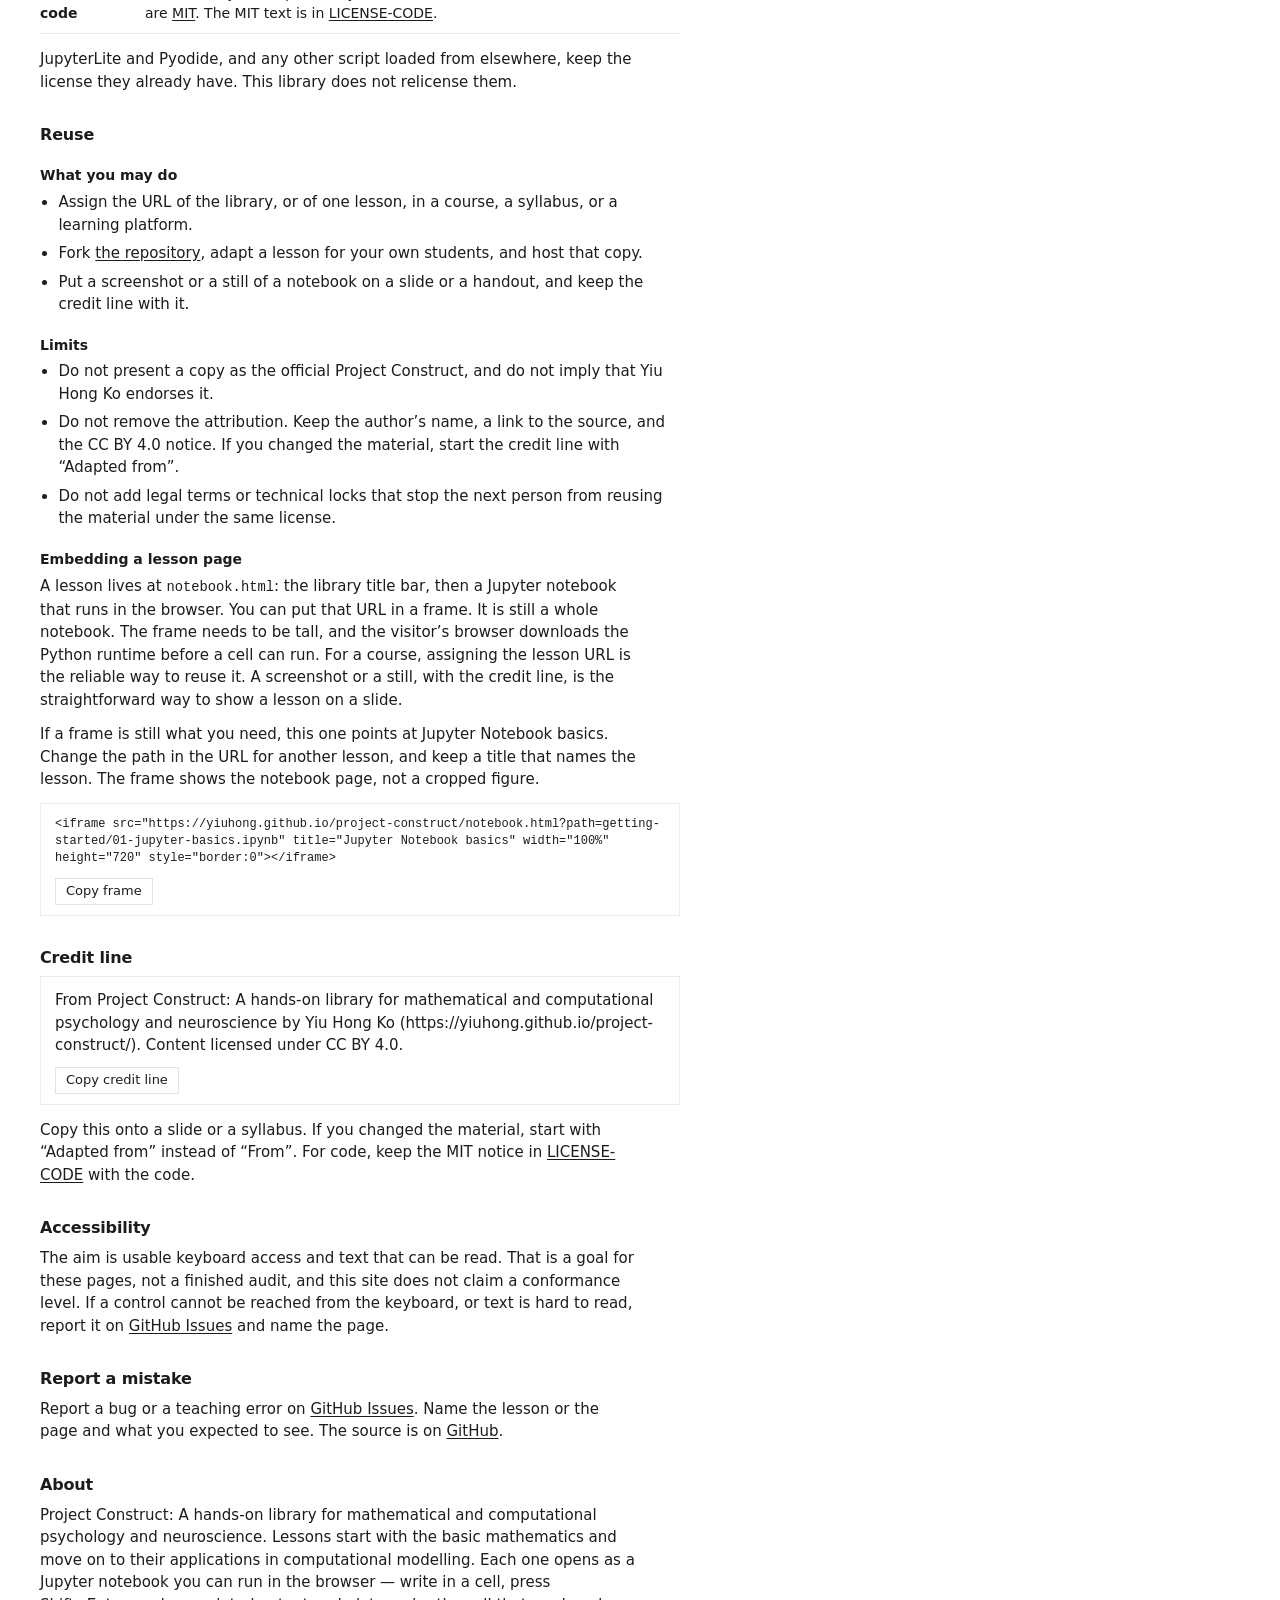
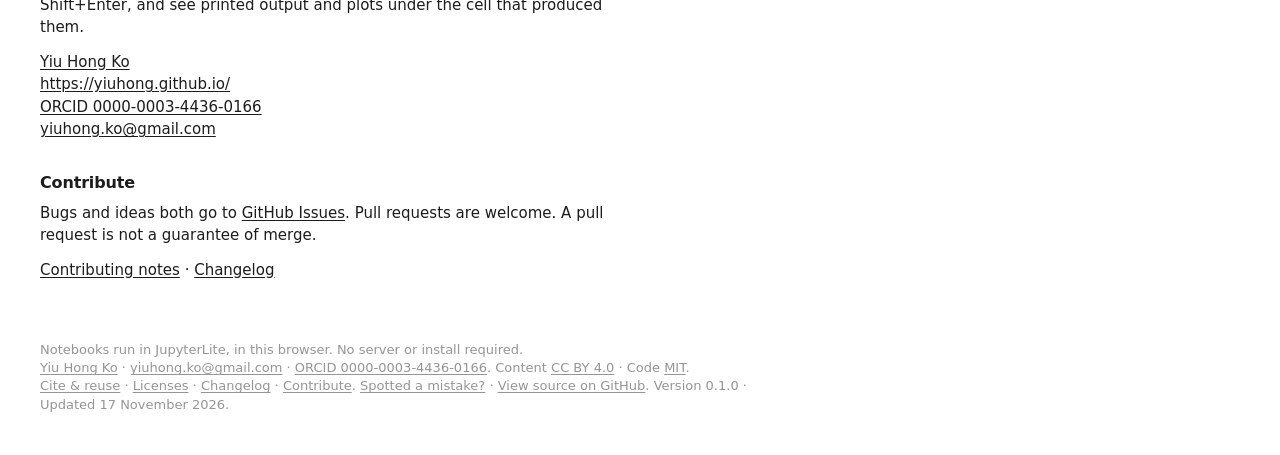
==== commit 7a43afda: "Point site and citation URLs at project-construct. The public Pages and GitHub paths follow the appr" ====
--- a/cite.html
+++ b/cite.html
@@ -5,7 +5,7 @@
   <meta name="viewport" content="width=device-width, initial-scale=1">
   <title>Cite &amp; reuse · Project Construct</title>
   <meta name="description" content="Cite and reuse Project Construct by Yiu Hong Ko: APA 7, BibTeX, CC BY 4.0, and a credit line.">
-  <link rel="canonical" href="https://yiuhong.github.io/construct-library/cite.html">
+  <link rel="canonical" href="https://yiuhong.github.io/project-construct/cite.html">
   <link rel="stylesheet" href="css/site.css">
 </head>
 <body class="library">
@@ -24,7 +24,7 @@
 
     <h3>APA 7</h3>
     <div class="copy-block">
-      <p id="apa-citation">Ko, Y. H. (2026). <em>Project Construct: A hands-on library for mathematical and computational psychology and neuroscience</em> (Version 0.1.0). https://yiuhong.github.io/construct-library/</p>
+      <p id="apa-citation">Ko, Y. H. (2026). <em>Project Construct: A hands-on library for mathematical and computational psychology and neuroscience</em> (Version 0.1.0). https://yiuhong.github.io/project-construct/</p>
       <button type="button" class="copy-button" data-copy="apa-citation" data-copy-mode="inline">Copy APA</button>
     </div>
     <p>The title is in APA sentence case.</p>
@@ -36,19 +36,19 @@
   title   = {{Project Construct: A hands-on library for mathematical and computational psychology and neuroscience}},
   year    = {2026},
   version = {0.1.0},
-  url     = {https://yiuhong.github.io/construct-library/},
+  url     = {https://yiuhong.github.io/project-construct/},
   note    = {Version 0.1.0, last updated 17 November 2026}
 }</pre>
       <button type="button" class="copy-button" data-copy="bibtex-citation" data-copy-mode="pre">Copy BibTeX</button>
     </div>
 
     <h3 id="citation-cff">Machine-readable citation</h3>
-    <p><a href="CITATION.cff">CITATION.cff</a> is a machine-readable citation for this release (Citation File Format 1.2.0). It names the library, Yiu Hong Ko and the ORCID iD, version <span data-site-field="version">0.1.0</span>, the release date 17 November 2026, and <a href="https://yiuhong.github.io/construct-library/">https://yiuhong.github.io/construct-library/</a>. The file records the teaching material as CC BY 4.0 and notes that source code is MIT.</p>
+    <p><a href="CITATION.cff">CITATION.cff</a> is a machine-readable citation for this release (Citation File Format 1.2.0). It names the library, Yiu Hong Ko and the ORCID iD, version <span data-site-field="version">0.1.0</span>, the release date 17 November 2026, and <a href="https://yiuhong.github.io/project-construct/">https://yiuhong.github.io/project-construct/</a>. The file records the teaching material as CC BY 4.0 and notes that source code is MIT.</p>
 
     <h3 id="one-lesson">Citing one lesson</h3>
     <p>Keep the library citation above when you mean the whole collection. For one lesson, name that lesson, then the library, the version, and the lesson URL. Titles come from the library page.</p>
     <div class="copy-block">
-      <p id="lesson-citation">Jupyter Notebook basics. Project Construct: A hands-on library for mathematical and computational psychology and neuroscience (Version 0.1.0). https://yiuhong.github.io/construct-library/notebook.html?path=getting-started/01-jupyter-basics.ipynb</p>
+      <p id="lesson-citation">Jupyter Notebook basics. Project Construct: A hands-on library for mathematical and computational psychology and neuroscience (Version 0.1.0). https://yiuhong.github.io/project-construct/notebook.html?path=getting-started/01-jupyter-basics.ipynb</p>
       <button type="button" class="copy-button" data-copy="lesson-citation" data-copy-mode="inline">Copy lesson citation</button>
     </div>
     <p>This example is <a href="notebook.html?path=getting-started/01-jupyter-basics.ipynb">Jupyter Notebook basics</a>, in Getting started.</p>
@@ -82,7 +82,7 @@
     <h3>What you may do</h3>
     <ul>
       <li>Assign the URL of the library, or of one lesson, in a course, a syllabus, or a learning platform.</li>
-      <li>Fork <a href="https://github.com/yiuhong/construct-library">the repository</a>, adapt a lesson for your own students, and host that copy.</li>
+      <li>Fork <a href="https://github.com/yiuhong/project-construct">the repository</a>, adapt a lesson for your own students, and host that copy.</li>
       <li>Put a screenshot or a still of a notebook on a slide or a handout, and keep the credit line with it.</li>
     </ul>
     <h3 id="limits">Limits</h3>
@@ -95,22 +95,22 @@
     <p>A lesson lives at <code>notebook.html</code>: the library title bar, then a Jupyter notebook that runs in the browser. You can put that URL in a frame. It is still a whole notebook. The frame needs to be tall, and the visitor’s browser downloads the Python runtime before a cell can run. For a course, assigning the lesson URL is the reliable way to reuse it. A screenshot or a still, with the credit line, is the straightforward way to show a lesson on a slide.</p>
     <p>If a frame is still what you need, this one points at Jupyter Notebook basics. Change the path in the URL for another lesson, and keep a title that names the lesson. The frame shows the notebook page, not a cropped figure.</p>
     <div class="copy-block">
-      <pre id="lesson-frame">&lt;iframe src="https://yiuhong.github.io/construct-library/notebook.html?path=getting-started/01-jupyter-basics.ipynb" title="Jupyter Notebook basics" width="100%" height="720" style="border:0"&gt;&lt;/iframe&gt;</pre>
+      <pre id="lesson-frame">&lt;iframe src="https://yiuhong.github.io/project-construct/notebook.html?path=getting-started/01-jupyter-basics.ipynb" title="Jupyter Notebook basics" width="100%" height="720" style="border:0"&gt;&lt;/iframe&gt;</pre>
       <button type="button" class="copy-button" data-copy="lesson-frame" data-copy-mode="pre">Copy frame</button>
     </div>
 
     <h2 id="credit">Credit line</h2>
     <div class="copy-block">
-      <p id="credit-line">From Project Construct: A hands-on library for mathematical and computational psychology and neuroscience by Yiu Hong Ko (https://yiuhong.github.io/construct-library/). Content licensed under CC BY 4.0.</p>
+      <p id="credit-line">From Project Construct: A hands-on library for mathematical and computational psychology and neuroscience by Yiu Hong Ko (https://yiuhong.github.io/project-construct/). Content licensed under CC BY 4.0.</p>
       <button type="button" class="copy-button" data-copy="credit-line" data-copy-mode="inline">Copy credit line</button>
     </div>
     <p>Copy this onto a slide or a syllabus. If you changed the material, start with “Adapted from” instead of “From”. For code, keep the MIT notice in <a href="LICENSE-CODE">LICENSE-CODE</a> with the code.</p>
 
     <h2 id="accessibility">Accessibility</h2>
-    <p>The aim is usable keyboard access and text that can be read. That is a goal for these pages, not a finished audit, and this site does not claim a conformance level. If a control cannot be reached from the keyboard, or text is hard to read, report it on <a href="https://github.com/yiuhong/construct-library/issues">GitHub Issues</a> and name the page.</p>
+    <p>The aim is usable keyboard access and text that can be read. That is a goal for these pages, not a finished audit, and this site does not claim a conformance level. If a control cannot be reached from the keyboard, or text is hard to read, report it on <a href="https://github.com/yiuhong/project-construct/issues">GitHub Issues</a> and name the page.</p>
 
     <h2 id="report">Report a mistake</h2>
-    <p>Report a bug or a teaching error on <a href="https://github.com/yiuhong/construct-library/issues">GitHub Issues</a>. Name the lesson or the page and what you expected to see. The source is on <a href="https://github.com/yiuhong/construct-library">GitHub</a>.</p>
+    <p>Report a bug or a teaching error on <a href="https://github.com/yiuhong/project-construct/issues">GitHub Issues</a>. Name the lesson or the page and what you expected to see. The source is on <a href="https://github.com/yiuhong/project-construct">GitHub</a>.</p>
 
     <h2 id="about">About</h2>
     <p>Project Construct: A hands-on library for mathematical and computational psychology and neuroscience. Lessons start with the basic mathematics and move on to their applications in computational modelling. Each one opens as a Jupyter notebook you can run in the browser — write in a cell, press Shift+Enter, and see printed output and plots under the cell that produced them.</p>
@@ -120,12 +120,12 @@
     <a href="mailto:yiuhong.ko@gmail.com">yiuhong.ko@gmail.com</a></p>
 
     <h2 id="contribute">Contribute</h2>
-    <p>Bugs and ideas both go to <a href="https://github.com/yiuhong/construct-library/issues">GitHub Issues</a>. Pull requests are welcome. A pull request is not a guarantee of merge.</p>
+    <p>Bugs and ideas both go to <a href="https://github.com/yiuhong/project-construct/issues">GitHub Issues</a>. Pull requests are welcome. A pull request is not a guarantee of merge.</p>
     <p><a href="CONTRIBUTING.md">Contributing notes</a> · <a href="CHANGELOG.md">Changelog</a></p>
   </main>
   <footer class="site-footer">
     <p><span class="footer-lite">Notebooks run in JupyterLite, in this browser. No server or install required.</span><span class="footer-lite-short">Notebooks run in JupyterLite.</span><br class="footer-break">
-    <a rel="author noopener noreferrer" href="https://yiuhong.github.io/" target="_blank">Yiu Hong Ko<span class="visually-hidden"> (opens in a new tab)</span></a><span class="footer-contact"> · <a href="mailto:yiuhong.ko@gmail.com">yiuhong.ko@gmail.com</a> · <a href="https://orcid.org/0000-0003-4436-0166" aria-label="ORCID iD 0000-0003-4436-0166">ORCID 0000-0003-4436-0166</a></span>. <span class="footer-keep">Content <a rel="license" href="https://creativecommons.org/licenses/by/4.0/">CC BY 4.0</a></span> · <span class="footer-keep">Code <a href="LICENSE-CODE">MIT</a></span>. <a href="cite.html">Cite &amp; reuse</a> · <span class="footer-suffix"><a href="license.html">Licenses</a><span class="footer-mid"> · <a href="CHANGELOG.md">Changelog</a></span><span class="footer-tail"> · <a href="CONTRIBUTING.md">Contribute</a>. <a href="https://github.com/yiuhong/construct-library/issues">Spotted a mistake?</a> · <a href="https://github.com/yiuhong/construct-library">View source on GitHub</a>.</span><span class="footer-stop">.</span> <span class="footer-keep">Version <span data-site-field="version">0.1.0</span></span></span><span class="footer-updated"> · <span class="footer-keep">Updated <time datetime="2026-11-17" data-site-field="updatedDisplay" data-site-datetime="updated">17 November 2026</time></span></span>.</p>
+    <a rel="author noopener noreferrer" href="https://yiuhong.github.io/" target="_blank">Yiu Hong Ko<span class="visually-hidden"> (opens in a new tab)</span></a><span class="footer-contact"> · <a href="mailto:yiuhong.ko@gmail.com">yiuhong.ko@gmail.com</a> · <a href="https://orcid.org/0000-0003-4436-0166" aria-label="ORCID iD 0000-0003-4436-0166">ORCID 0000-0003-4436-0166</a></span>. <span class="footer-keep">Content <a rel="license" href="https://creativecommons.org/licenses/by/4.0/">CC BY 4.0</a></span> · <span class="footer-keep">Code <a href="LICENSE-CODE">MIT</a></span>. <a href="cite.html">Cite &amp; reuse</a> · <span class="footer-suffix"><a href="license.html">Licenses</a><span class="footer-mid"> · <a href="CHANGELOG.md">Changelog</a></span><span class="footer-tail"> · <a href="CONTRIBUTING.md">Contribute</a>. <a href="https://github.com/yiuhong/project-construct/issues">Spotted a mistake?</a> · <a href="https://github.com/yiuhong/project-construct">View source on GitHub</a>.</span><span class="footer-stop">.</span> <span class="footer-keep">Version <span data-site-field="version">0.1.0</span></span></span><span class="footer-updated"> · <span class="footer-keep">Updated <time datetime="2026-11-17" data-site-field="updatedDisplay" data-site-datetime="updated">17 November 2026</time></span></span>.</p>
   </footer>
   <script src="js/site-meta.js"></script>
   <script src="js/cite-page.js"></script>
--- a/css/site.css
+++ b/css/site.css
@@ -89,6 +89,89 @@
   display: flex;
   align-items: center;
   gap: 20px;
+  flex: 0 0 auto;
+  min-width: 0;
+}
+
+body.notebook .topbar {
+  position: relative;
+  z-index: 2;
+  flex-wrap: nowrap;
+  gap: 16px;
+}
+
+body.notebook .wordmark-link {
+  flex: 1 1 auto;
+  min-width: 0;
+}
+
+.lesson-nav {
+  display: flex;
+  align-items: center;
+  gap: 16px;
+  min-width: 0;
+}
+
+.lesson-nav[hidden],
+.lesson-nav-link[hidden] {
+  display: none !important;
+}
+
+.lesson-nav-link {
+  position: relative;
+  display: inline-flex;
+  align-items: center;
+  gap: 4px;
+  color: #5c5c5c;
+  font-size: 14px;
+  line-height: 1;
+  text-decoration: none;
+  white-space: nowrap;
+}
+
+.lesson-nav-link:hover {
+  color: var(--ink);
+}
+
+.lesson-nav-link:focus-visible {
+  outline: 2px solid var(--ink);
+  outline-offset: 2px;
+}
+
+.lesson-nav-icon {
+  display: block;
+  flex: 0 0 auto;
+}
+
+.lesson-nav-mid {
+  display: none;
+}
+
+.lesson-nav-tip {
+  position: absolute;
+  top: calc(100% + 22px);
+  right: 0;
+  z-index: 3;
+  display: none;
+  box-sizing: border-box;
+  width: 12rem;
+  max-width: max-content;
+  padding: 5px 8px;
+  border: 1px solid #c6c6c6;
+  background: #fff;
+  color: var(--ink);
+  font-size: 12px;
+  font-weight: 400;
+  line-height: 1.35;
+  white-space: normal;
+  overflow-wrap: break-word;
+  text-align: left;
+  pointer-events: none;
+}
+
+.lesson-nav-link:hover .lesson-nav-tip:not(:empty),
+.lesson-nav-link:focus-visible .lesson-nav-tip:not(:empty) {
+  display: block;
 }
 
 .replay-tour {
@@ -118,6 +201,60 @@
   padding: 60px var(--pad) 48px;
 }
 
+/* Quiet course drawing to the right of the catalogue. From 1280px the
+   front-page catalogue widens to 1120px. The drawing is 400px wide, with
+   a 20px gap, so it sits at 1140px and is shown from 1600px, where that
+   400px fits without overlapping the list. Its top is set in js/library.js
+   so the drawing stays centred from the page heading to the end of the
+   lesson list. Below 1280px the catalogue is unchanged. The wordmark is
+   unchanged. */
+.course-art {
+  display: none;
+}
+
+@media (min-width: 1280px) {
+  body.library {
+    position: relative;
+  }
+
+  body.library .library-main:not(.doc) {
+    width: min(1120px, 100%);
+  }
+
+  /* Front-page footer only. The paragraph uses the width inside the
+     existing side padding, and the break after the JupyterLite sentence
+     is hidden so the text can wrap onto fewer lines. Cite, license, and
+     the notebook footer keep their own widths. */
+  body.library .library-main:not(.doc) ~ .site-footer p {
+    max-width: none;
+  }
+
+  body.library .library-main:not(.doc) ~ .site-footer .footer-break {
+    display: none;
+  }
+}
+
+@media (min-width: 1600px) {
+  .course-art {
+    display: block;
+    position: absolute;
+    left: 1140px;
+    width: 400px;
+    margin: 0;
+    pointer-events: none;
+  }
+
+  .course-art img {
+    display: none;
+    width: 100%;
+    height: auto;
+  }
+
+  .course-art img.is-shown {
+    display: block;
+  }
+}
+
 h1 {
   margin: 0 0 18px;
   font-size: 20px;
@@ -148,44 +285,143 @@
   color: var(--label);
 }
 
-.cat-tabs {
-  display: flex;
-  flex-wrap: wrap;
-  gap: 28px;
+.course-layout {
+  display: grid;
+  grid-template-columns: minmax(11.5rem, 13.75rem) minmax(0, 1fr);
+  column-gap: 32px;
+  align-items: start;
+}
+
+.course-switcher {
+  display: none;
+}
+
+.course-menu {
+  min-width: 0;
+}
+
+.course-group + .course-group {
+  margin-top: 18px;
+}
+
+.course-group .kicker {
   margin: 0 0 4px;
-  border-bottom: 1px solid var(--line);
-}
-
-.cat-tabs .cat-tab,
-.cat-tabs .cat-tab:visited {
-  margin: 0;
-  padding: 0 0 10px;
-  border: 0;
-  border-bottom: 2px solid transparent;
-  background: transparent;
-  color: var(--label);
+  padding-left: 12px;
+}
+
+.course-link,
+.course-link:visited {
+  display: block;
+  margin: 0;
+  padding: 4px 8px 4px 10px;
+  border-left: 2px solid transparent;
+  color: var(--ink);
   font-size: 14px;
   font-weight: 400;
+  line-height: 1.35;
+  text-decoration: none;
+}
+
+.course-link.is-selected,
+.course-link.is-selected:visited {
+  border-left-color: var(--ink);
+  font-weight: 600;
+}
+
+.course-link:hover,
+.course-link:hover:visited {
+  color: var(--ink);
+}
+
+.course-link:focus-visible {
+  outline: 2px solid var(--ink);
+  outline-offset: 2px;
+}
+
+.course-detail {
+  min-width: 0;
+}
+
+.course-kicker {
+  margin-bottom: 6px;
+}
+
+.course-title {
+  margin: 0;
+  font-size: 16px;
+  font-weight: 600;
+  letter-spacing: -0.01em;
   line-height: 1.3;
-  text-decoration: none;
-}
-
-.cat-tabs .cat-tab.is-selected,
-.cat-tabs .cat-tab.is-selected:visited {
-  margin-bottom: -1px;
-  border-bottom-color: var(--ink);
-  color: var(--ink);
-  font-weight: 600;
-}
-
-.cat-tabs .cat-tab:hover,
-.cat-tabs .cat-tab:hover:visited {
-  color: var(--ink);
-}
-
-.cat-tabs .cat-tab:focus-visible {
+  color: var(--ink);
+}
+
+/* The same difficulty line sits under the course title and, on a phone,
+   under the switcher. The switcher copy is hidden with the switcher on
+   wide pages. Below 640px the title copy is hidden and the switcher copy
+   is the one on screen. */
+.course-note {
+  margin: 6px 0 0;
+  font-size: 13px;
+  font-weight: 400;
+  line-height: 1.35;
+  color: var(--summary);
+}
+
+.course-note[hidden] {
+  display: none;
+}
+
+.course-detail .lessons {
+  margin-top: 14px;
+  border-top: 1px solid var(--line);
+}
+
+.course-switcher-button {
+  display: flex;
+  align-items: center;
+  gap: 12px;
+  width: 100%;
+  margin: 0;
+  padding: 9px 12px;
+  border: 1px solid #d6d6d6;
+  background: var(--bg);
+  color: var(--ink);
+  font: inherit;
+  font-size: 14px;
+  font-weight: 600;
+  line-height: 1.3;
+  text-align: left;
+  cursor: pointer;
+  appearance: none;
+}
+
+.course-switcher-button:hover {
+  border-color: #bdbdbd;
+}
+
+.course-switcher-button:focus-visible {
   outline: 2px solid var(--ink);
-  outline-offset: 3px;
+  outline-offset: 2px;
+}
+
+.course-switcher-name {
+  flex: 1 1 auto;
+  min-width: 0;
+}
+
+.course-switcher-chevron {
+  display: block;
+  flex: 0 0 auto;
+  color: var(--open);
+  transform: rotate(90deg);
+}
+
+.course-switcher-button[aria-expanded="true"] .course-switcher-chevron {
+  transform: rotate(-90deg);
+}
+
+.course-switcher-button:hover .course-switcher-chevron {
+  color: var(--ink);
 }
 
 .lessons {
@@ -195,10 +431,10 @@
 
 .lesson {
   display: grid;
-  grid-template-columns: 16px minmax(0, 1fr) auto;
-  column-gap: 18px;
-  align-items: start;
-  padding: 18px 0 16px;
+  grid-template-columns: 16px minmax(0, 1fr) 14px;
+  column-gap: 14px;
+  align-items: center;
+  padding: 10px 0;
   border-top: 1px solid var(--line);
   color: inherit;
   text-decoration: none;
@@ -208,37 +444,97 @@
   border-bottom: 1px solid var(--line);
 }
 
-.catalog .cat-tabs ~ .lessons .lesson:first-child {
+.course-detail .lessons > .lesson:first-child,
+.course-detail .lesson-section:first-child {
   border-top: 0;
 }
 
+.lesson-text {
+  min-width: 0;
+}
+
+.lesson-section {
+  border-top: 1px solid var(--line);
+}
+
+.lesson-section:first-child {
+  border-top: 0;
+}
+
+.lesson-section:last-child {
+  border-bottom: 1px solid var(--line);
+}
+
+.lesson-section .lesson:last-child {
+  border-bottom: 0;
+}
+
 .lesson-section .subgroup {
-  margin: 22px 0 0;
+  margin: 0;
+  font-size: 14px;
+  font-weight: 600;
+  line-height: 1.3;
+  color: var(--ink);
+}
+
+.module-toggle {
+  display: flex;
+  align-items: center;
+  gap: 10px;
+  width: 100%;
+  margin: 0;
+  padding: 12px 0;
+  border: 0;
+  background: transparent;
+  color: inherit;
+  font: inherit;
+  text-align: left;
+  cursor: pointer;
+  appearance: none;
+}
+
+.module-title {
+  flex: 1 1 auto;
+  min-width: 0;
+}
+
+.module-count {
+  flex: 0 0 auto;
+  color: var(--label);
   font-size: 13px;
-  font-weight: 600;
+  font-weight: 400;
   line-height: 1.3;
-  color: var(--ink);
-}
-
-.lesson-section:first-child .subgroup {
-  margin-top: 18px;
-}
-
-.lesson-section .lesson:first-of-type {
-  border-top: 0;
-}
-
-.lesson:hover .lesson-open {
-  color: var(--ink);
-}
-
-.lesson:focus-visible {
+  white-space: nowrap;
+}
+
+.lesson-chevron,
+.module-chevron {
+  display: block;
+  flex: 0 0 auto;
+  color: var(--open);
+}
+
+.module-toggle[aria-expanded="true"] .module-chevron {
+  transform: rotate(90deg);
+}
+
+.lesson:hover .lesson-chevron,
+.module-toggle:hover .module-chevron {
+  color: var(--ink);
+}
+
+.lesson:focus-visible,
+.module-toggle:focus-visible {
   outline: 2px solid var(--ink);
   outline-offset: 2px;
 }
 
+.module-lessons[hidden] {
+  display: none;
+}
+
 .lesson-icon {
-  margin-top: 1px;
+  display: block;
 }
 
 .lesson-name {
@@ -251,17 +547,10 @@
 
 .lesson-summary {
   display: block;
-  margin-top: 3px;
+  margin-top: 2px;
   font-size: 13px;
   line-height: 1.35;
   color: var(--summary);
-}
-
-.lesson-open {
-  margin-top: 1px;
-  font-size: 14px;
-  line-height: 1.3;
-  color: var(--open);
 }
 
 .site-footer {
@@ -351,6 +640,26 @@
     gap: 16px;
   }
 
+  .lesson-nav {
+    gap: 12px;
+  }
+
+  .lesson-nav-link {
+    font-size: 13px;
+  }
+
+  .lesson-nav-full {
+    display: none;
+  }
+
+  .lesson-nav-mid {
+    display: inline;
+  }
+
+  .lesson-nav-tip {
+    top: calc(100% + 16px);
+  }
+
   .library-main {
     padding: 40px 28px 28px;
   }
@@ -409,8 +718,38 @@
     max-width: calc(100vw - 108px);
   }
 
+  body.notebook .wordmark {
+    max-width: 100%;
+  }
+
   .replay-tour {
     display: none;
+  }
+
+  .lesson-nav {
+    gap: 2px;
+  }
+
+  .lesson-nav-prev .lesson-nav-full,
+  .lesson-nav-prev .lesson-nav-mid,
+  .lesson-nav-next .lesson-nav-full,
+  .lesson-nav-next .lesson-nav-mid {
+    display: none;
+  }
+
+  .lesson-nav-prev,
+  .lesson-nav-next {
+    justify-content: center;
+    min-width: 32px;
+    min-height: 32px;
+  }
+
+  .lesson-nav-tip {
+    top: calc(100% + 8px);
+  }
+
+  .lesson-nav-back {
+    margin-left: 6px;
   }
 
   .library-main {
@@ -418,17 +757,53 @@
     padding: 28px var(--pad) 20px;
   }
 
-  .lesson {
-    grid-template-columns: 16px minmax(0, 1fr);
-    row-gap: 6px;
-  }
-
-  .lesson-open {
-    grid-column: 2;
-  }
-
-  .cat-tabs {
-    gap: 22px;
+  .course-layout {
+    display: block;
+  }
+
+  .course-switcher {
+    display: block;
+    margin-bottom: 14px;
+  }
+
+  .course-switcher .kicker {
+    margin-bottom: 8px;
+  }
+
+  .course-switcher .course-note {
+    margin-top: 8px;
+  }
+
+  .course-note-detail {
+    display: none;
+  }
+
+  .course-menu {
+    margin: 0 0 16px;
+  }
+
+  .course-menu.is-collapsed {
+    display: none;
+  }
+
+  .course-detail .course-kicker {
+    display: none;
+  }
+
+  .course-detail .lessons {
+    margin-top: 0;
+  }
+
+  .course-title {
+    position: absolute;
+    width: 1px;
+    height: 1px;
+    padding: 0;
+    margin: -1px;
+    overflow: hidden;
+    clip: rect(0, 0, 0, 0);
+    white-space: nowrap;
+    border: 0;
   }
 
   .site-footer {
